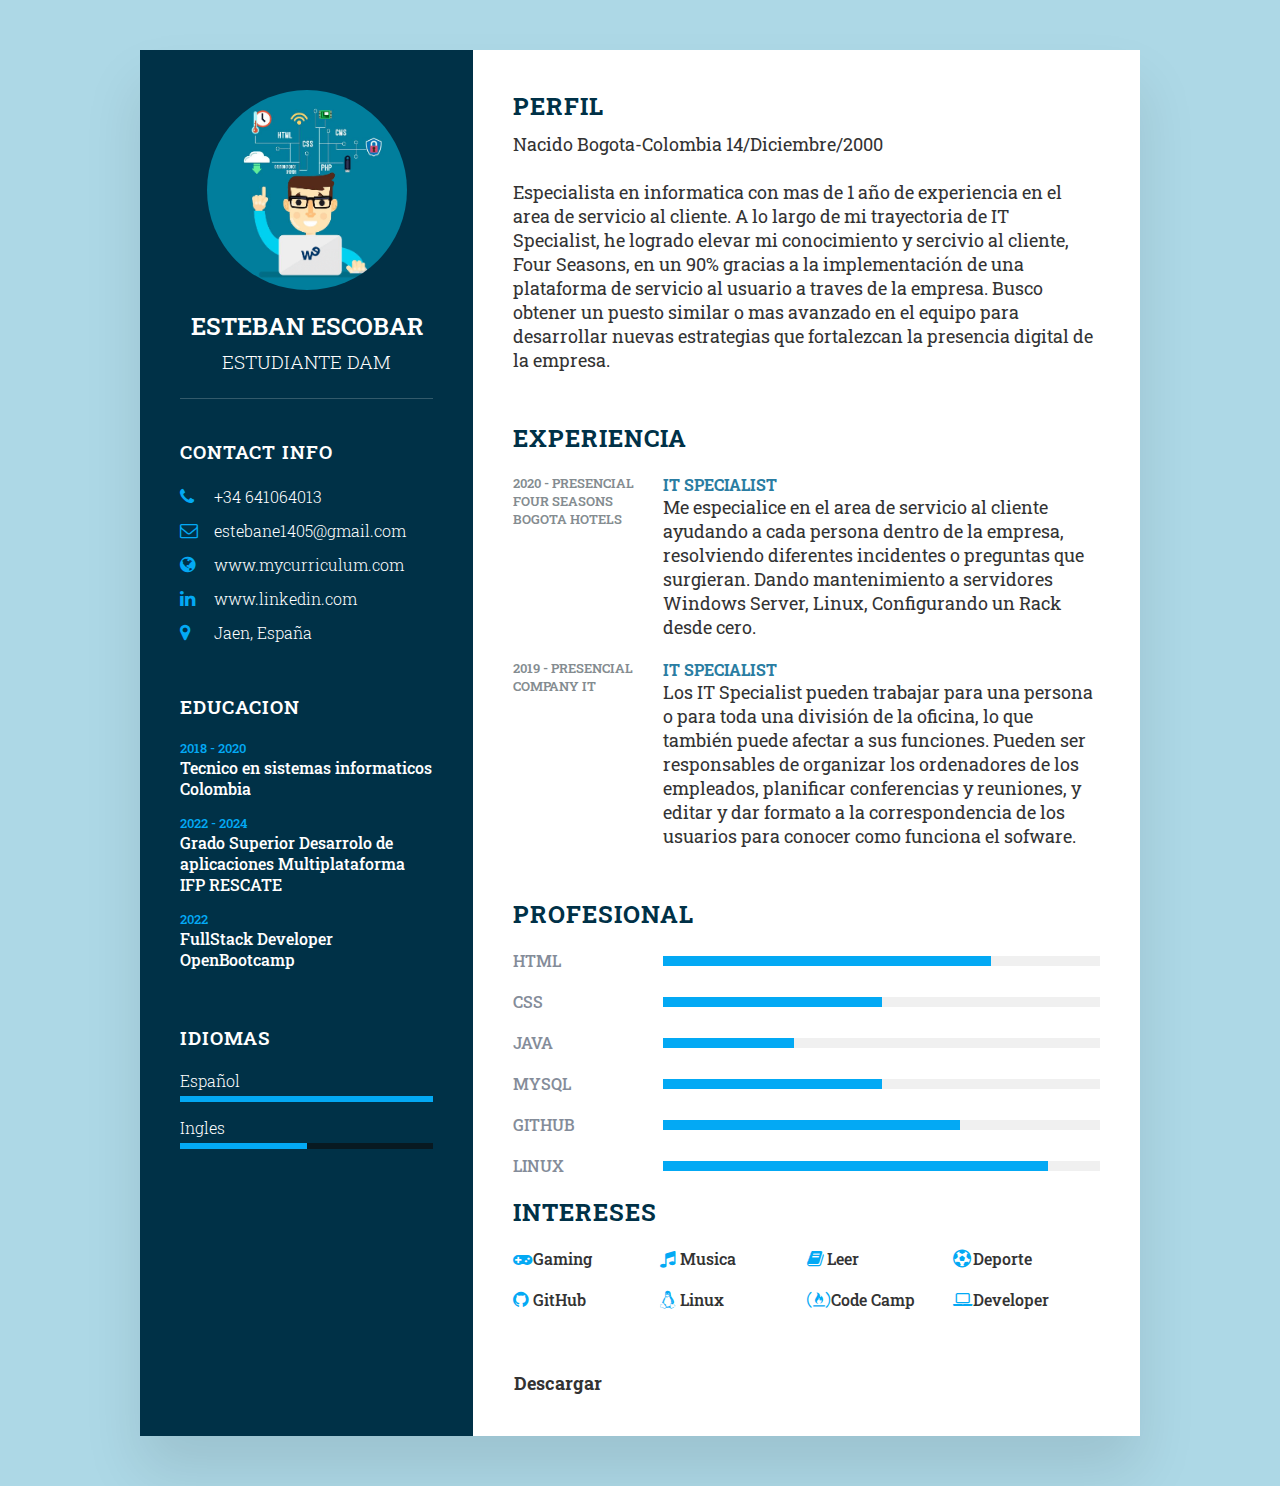
==== ProyectoFinal/index.html @ ff9b5071 "Portafolio Web" ====
<!DOCTYPE html>
<html lang="en">
<head>
    <meta charset="UTF-8">
    <meta http-equiv="X-UA-Compatible" content="IE=edge">
    <meta name="viewport" content="width=device-width, initial-scale=1.0">
    <link rel="preconnect" href="https://fonts.googleapis.com">
    <link rel="preconnect" href="https://fonts.gstatic.com" crossorigin>
    <link href="https://fonts.googleapis.com/css2?family=Roboto+Slab&display=swap" rel="stylesheet">
    <link rel="stylesheet" href="https://cdnjs.cloudflare.com/ajax/libs/font-awesome/4.7.0/css/font-awesome.css" 
    integrity="sha512-5A8nwdMOWrSz20fDsjczgUidUBR8liPYU+WymTZP1lmY9G6Oc7HlZv156XqnsgNUzTyMefFTcsFH/tnJE/+xBg==" crossorigin="anonymous" referrerpolicy="no-referrer" />
    <link rel="stylesheet" href="styles.css">
    <title>Curriculum Viate</title>
</head>
<body>
    <div class="container">
        <div class="left_Side">
            <div class="profileText">
            <div class="imgBx">
            <img src="img.jpg">
        </div>
        <h2>Esteban Escobar<br><span>Estudiante DAM</span></h2>
        </div>
        <div class="contactInfo">
            <h3 class="title">Contact Info</h3>
            <ul>
                <li>
                    <span class="icon"><i class="fa fa-phone" aria-hidden="true"></i></span>
                    <a href="tel:61064013p34" style="text-decoration:none"><span class="text">+34 641064013</span></a>
                </li>
                <li>
                    <span class="icon"><i class="fa fa-envelope-o" aria-hidden="true"></i></span>
                    <a href=mailto:esteban1405@gmail.com ?subject="enlace HTML" style="text-decoration:none"><span class="text">estebane1405@gmail.com</span></a>
                </li>
                <li>
                    <span class="icon"><i class="fa fa-globe" aria-hidden="true"></i></span>
                    <a href="https://ifprescate.com/" target="_blank" style="text-decoration:none"><span class="text">www.mycurriculum.com</span></a>
                </li>
                <li>
                    <span class="icon"><i class="fa fa-linkedin" aria-hidden="true"></i></span>
                    <a href="https://www.linkedin.com/" target="_blank" style="text-decoration:none"><span class="text">www.linkedin.com</span></a>
                </li>
                <li>
                    <span class="icon"><i class="fa fa-map-marker" aria-hidden="true"></i></span>
                    <a href="https://www.google.es/maps/place/Ja%C3%A9n/@37.7800892,-3.8318845,13z/data=!3m1!4b1!4m5!3m4!1s0xd6dd713cb5302c7:0x9cfb2c858b405702!8m2!3d37.7795941!4d-3.7849057?hl=es" target="_blank" style="text-decoration: none;">
                        <span class="text">Jaen, España</span></a>
                </li>
            </ul>
        </div>

        <div class="contactInfo education">
            <h3 class="title">Educacion</h3>
            <ul>
              <li>
                <h5>2018 - 2020</h5>
                <a href="https://www.sena.edu.co/es-co/Paginas/default.aspx" target="_blank" style="text-decoration: none;"><h4>Tecnico en sistemas informaticos</h4></a>
                <h4>Colombia</h4>
              </li>
              <li>
                <h5>2022 - 2024</h5>
                <a href="https://ifprescate.com/" target="_blank" style="text-decoration:none"><h4>Grado Superior Desarrolo de aplicaciones Multiplataforma</h4></a>
                <h4>IFP RESCATE</h4>
              </li>
              <li>
                <h5>2022</h5>
                <a href="https://open-bootcamp.com/" target="_blank" style="text-decoration: none;"><h4>FullStack Developer</h4></a>
                <h4>OpenBootcamp</h4>
              </li>
            </ul>
        </div>

        <div class="contactInfo education language">
            <h3 class="title">Idiomas</h3>
            <ul>
                <li>
                    <a href="https://www.rae.es/" target="_blank" style="text-decoration: none;"><span class="text">Español</span></a>
                    <span class="percent">
                        <div style="width: 100%;"></div>
                    </span>
                </li>
                <li>
                    <a href="https://www.cambridgeenglish.org/es/" target="_blank" style="text-decoration: none;"><span class="text">Ingles</span></a>
                    <span class="percent">
                        <div style="width: 50%;"></div>
                    </span>
                </li>
            </ul>
        </div>


        </div>  
        <div class="right_Side">
            <div class="about">
                <h2 class="title2">Perfil</h2>
                <p>Nacido Bogota-Colombia 14/Diciembre/2000 <br><br>Especialista en informatica con mas de 1 año de experiencia en el area de servicio al cliente. A lo largo de mi trayectoria de IT Specialist, he logrado elevar mi conocimiento y sercivio al cliente, Four Seasons, en un 90% gracias a la implementación de una plataforma de servicio al usuario a traves de la empresa.
                    Busco obtener un puesto similar o mas avanzado en el equipo para desarrollar nuevas estrategias que fortalezcan la presencia digital de la empresa.</p>
            </div>
            <div class="about">
                <h2 class="title2">Experiencia</h2>
                <div class="box">
                    <div class="year_company">
                        <h5>2020 - Presencial</h5>
                        <h5>Four Seasons Bogota Hotels</h5>
                    </div>
                    <div class="text">
                        <h4>IT Specialist</h4>
                        <p>Me especialice en el area de servicio al cliente ayudando a cada persona dentro de la empresa, resolviendo diferentes incidentes o preguntas que surgieran.
                            Dando mantenimiento a servidores Windows Server, Linux, Configurando un Rack desde cero.
                        </p>
                    </div>
                </div>
                <div class="box">
                    <div class="year_company">
                        <h5>2019 - Presencial</h5>
                        <h5>Company IT</h5>
                    </div>
                    <div class="text">
                        <h4>IT Specialist</h4>
                        <p>Los IT Specialist  pueden trabajar para una persona o para toda una división de la oficina, lo que también puede afectar a sus funciones. 
                            Pueden ser responsables de organizar los ordenadores de los empleados, planificar conferencias y reuniones, y editar y dar formato a la correspondencia de los usuarios para conocer como funciona el sofware.</p>
                    </div>
                </div>
            </div>
            <div class="about skills">
                <h2 class="title2">Profesional</h2>
                <div class="box">
                    <h4>Html</h4>
                    <div class="percent">
                        <div style="width: 75%;"></div>
                    </div>
                </div>
                <div class="box">
                    <h4>CSS</h4>
                    <div class="percent">
                        <div style="width: 50%;"></div>
                    </div>
                </div>
                <div class="box">
                    <h4>JAVA</h4>
                    <div class="percent">
                        <div style="width: 30%;"></div>
                    </div>
                </div>
                <div class="box">
                    <h4>MYSQL</h4>
                    <div class="percent">
                        <div style="width: 50%;"></div>
                </div>
            </div>
            <div class="box">
                <h4>GitHub</h4>
                <div class="percent">
                    <div style="width: 68%;"></div>
            </div>
        </div>
        <div class="box">
            <h4>Linux</h4>
            <div class="percent">
                <div style="width: 88%;"></div>
        </div>
    </div>
            <div class="about interest">
                <h2 class="title2">Intereses</h2>
                <ul>
                    <li><i class="fa fa-gamepad" aria-hidden="true"></i>Gaming</li>
                    <li><i class="fa fa-music" aria-hidden="true"></i>Musica</li>
                    <li><i class="fa fa-book" aria-hidden="true"></i>Leer</li>
                    <li><i class="fa fa-futbol-o" aria-hidden="true"></i>Deporte</li>
                    <li><i class="fa fa-github" aria-hidden="true"></i>GitHub</li>
                    <li><i class="fa fa-linux" aria-hidden="true"></i>Linux</li>
                    <li><i class="fa fa-free-code-camp" aria-hidden="true"></i> Code Camp</li>
                    <li><i class="fa fa-laptop" aria-hidden="true"></i>Developer</li>
                </ul>
            </div>
        </div>
        <button>
            <link rel="stylesheet" href="../assets/css/stylesDescargar.css">
            <p><a onclick=javascript:window.print()>Descargar</a></p>
        </button>
    </div>
</body>
</html>
---- ProyectoFinal/styles.css ----
@import url('https://fonts.googleapis.com/css2?family=Roboto+Slab&display=swap');

* {
    margin: 0;
    padding: 0;
    box-sizing: border-box;
    font-family: 'Roboto Slab', serif;
}

body {
    background-color: lightblue;
    display: flex;
    justify-content: center;
    align-items: center;
    min-height: 100vh;
}

.container {
    position: relative;
    width: 100%;
    max-width: 1000px;
    min-height: 1000px;
    background-color: #fff;
    margin: 50px;
    display: grid;
    grid-template-columns: 1fr 2fr;
    box-shadow: 0 35px 55px rgba(0, 0, 0, 0.1);
}

.container .left_Side {
    position: relative;
    background: #003147;
    padding: 40px;
}

.profileText {
    position: relative;
    display: flex;
    flex-direction: column;
    align-items: center;
    padding-bottom: 20px;
    border-bottom: 1px solid rgba(255, 255, 255, 0.2);
}

.profileText .imgBx {
    position: relative;
    width: 200px;
    height: 200px;
    border-radius: 50%;
    overflow: hidden;
}

.profileText .imgBx img {
    position: absolute;
    top: 0;
    left: 0;
    width: 100%;
    height: 100%;
    object-fit: cover;
}

.profileText h2 {
    color: #fff;
    font-size: 1.5em;
    margin-top: 20px;
    text-transform: uppercase;
    text-align: center;
    font-weight: 600;
    line-height: 1.4em;
}

.profileText h2 span {
    font-size: 0.8em;
    font-weight: 300;
}

.contactInfo {
    padding-top: 40px;
}

.title {
    color: #fff;
    text-transform: uppercase;
    font-weight: 600;
    letter-spacing: 1px;
    margin-bottom: 20px;
}

.contactInfo ul {
    position: relative;

}

.contactInfo ul li {
    position: relative;
    list-style: none;
    margin: 10px 0;
    cursor: pointer;
}

.contactInfo ul li .icon {
    display: inline-block;
    width: 30px;
    font-size: 18px;
    color: #03a9f4;
}

.contactInfo ul li span {
    color: #fff;
    font-weight: 300;
}

.contactInfo.education li {
    margin-bottom: 15px;
}

.contactInfo.education h5 {
    color: #03a9f4;
    font-weight: 500;
}

.contactInfo.education h4:nth-child(2) {
    color: #fff;
    font-weight: 500;
}

.contactInfo.education h4 {
    color: #fff;
    font-weight: 500;
}

.contactInfo.language .percent {
    position: relative;
    width: 100%;
    height: 6px;
    background: #081921;
    display: block;
    margin-top: 5px;
}

.contactInfo.language .percent div {
    position: absolute;
    top: 0;
    left: 0;
    height: 100%;
    background: #03a9f4;
}

.container .right_Side {
    position: relative;
    background: #fff;
    padding: 40px;
}

.about {
    margin-bottom: 50px;
}

.about:last-child {
    margin-bottom: 0;
}

.title2 {
    color: #003147;
    text-transform: uppercase;
    letter-spacing: 1px;
    margin-bottom: 10px;
}

p {
    color: #333;
}

.about .box {
    display: flex;
    flex-direction: row;
    margin: 20px 0;
}

.about .box .year_company {
    min-width: 150px;
}

.about .box .year_company h5 {
    text-transform: uppercase;
    color: #848c90;
    font-weight: 600;
}

.about .box .text h4 {
    text-transform: uppercase;
    color: #2a7da2;
    font-size: 16px;
}

.skills .box {
    position: relative;
    width: 100%;
    display: grid;
    grid-template-columns: 150px 1fr;
    justify-content: center;
    align-items: center;
}

.skills .box h4 {
    text-transform: uppercase;
    color: #848c99;
    font-weight: 500;
}

.skills .box  .percent {
    position: relative;
    width: 100%;
    height: 10px;
    background: #f0f0f0;
}

.skills .box .percent div {
    position: absolute;
    top: 0;
    left: 0;
    height: 100%;
    background: #03a9f4;
}

.interest ul {
    display: grid;
    grid-template-columns: repeat(4,1fr);
}

.interest ul li {
    list-style: none;
    color: #333;
    font-weight: 500;
    margin: 10px 0;
}

.interest ul li .fa {
    color: #03a9f4;
    font-size: 18px;
    width: 20px;
}

@media (max-width: 1000px)
{
    .container{
        margin: 10px;
        grid-template-columns: repeat(1,1fr);
    }
    .interest ul{
        grid-template-columns: repeat(2,1fr);
    }
}

@media (max-width: 600px){
    .about .box {
        flex-direction: column;
    }
    .about .box .year_company {
        margin-bottom: 5px;
    }
    .interest ul {
        grid-template-columns: repeat(1,1fr);
    }
    .skills .box {
        grid-template-columns: repeat(1,1fr);
    }
}
---- assets/css/stylesDescargar.css ----
a {
    text-decoration:none;
}

/* == Botones ==*/
button {
background-color: white;
cursor: pointer;
border: none;
padding: 1px;
color: white;
font-size: 24px;
font-weight: bold;
position: relative;
border-radius: 12px;
}
button::before{
content: "";
position: absolute;
top: 0;
left: 0;
z-index: -1;
width: 100%;
height: 100%;
background: linear-gradient(45deg,
red, blue, deeppink,blue,red,blue,deeppink,blue);
background-size: 800%;
border-radius: 10%;
filter: blur(8px);
animation: glowing 20s linear infinite;
}
/*Parrafo*/
p {
font-size: large;
}
/*Media Querys*/
@keyframes glowing {
0% {
    background-color: 0 0;
}
50% {
    background-position: 400% 0;
}
100% {
    background-position: 0 0;
}
}
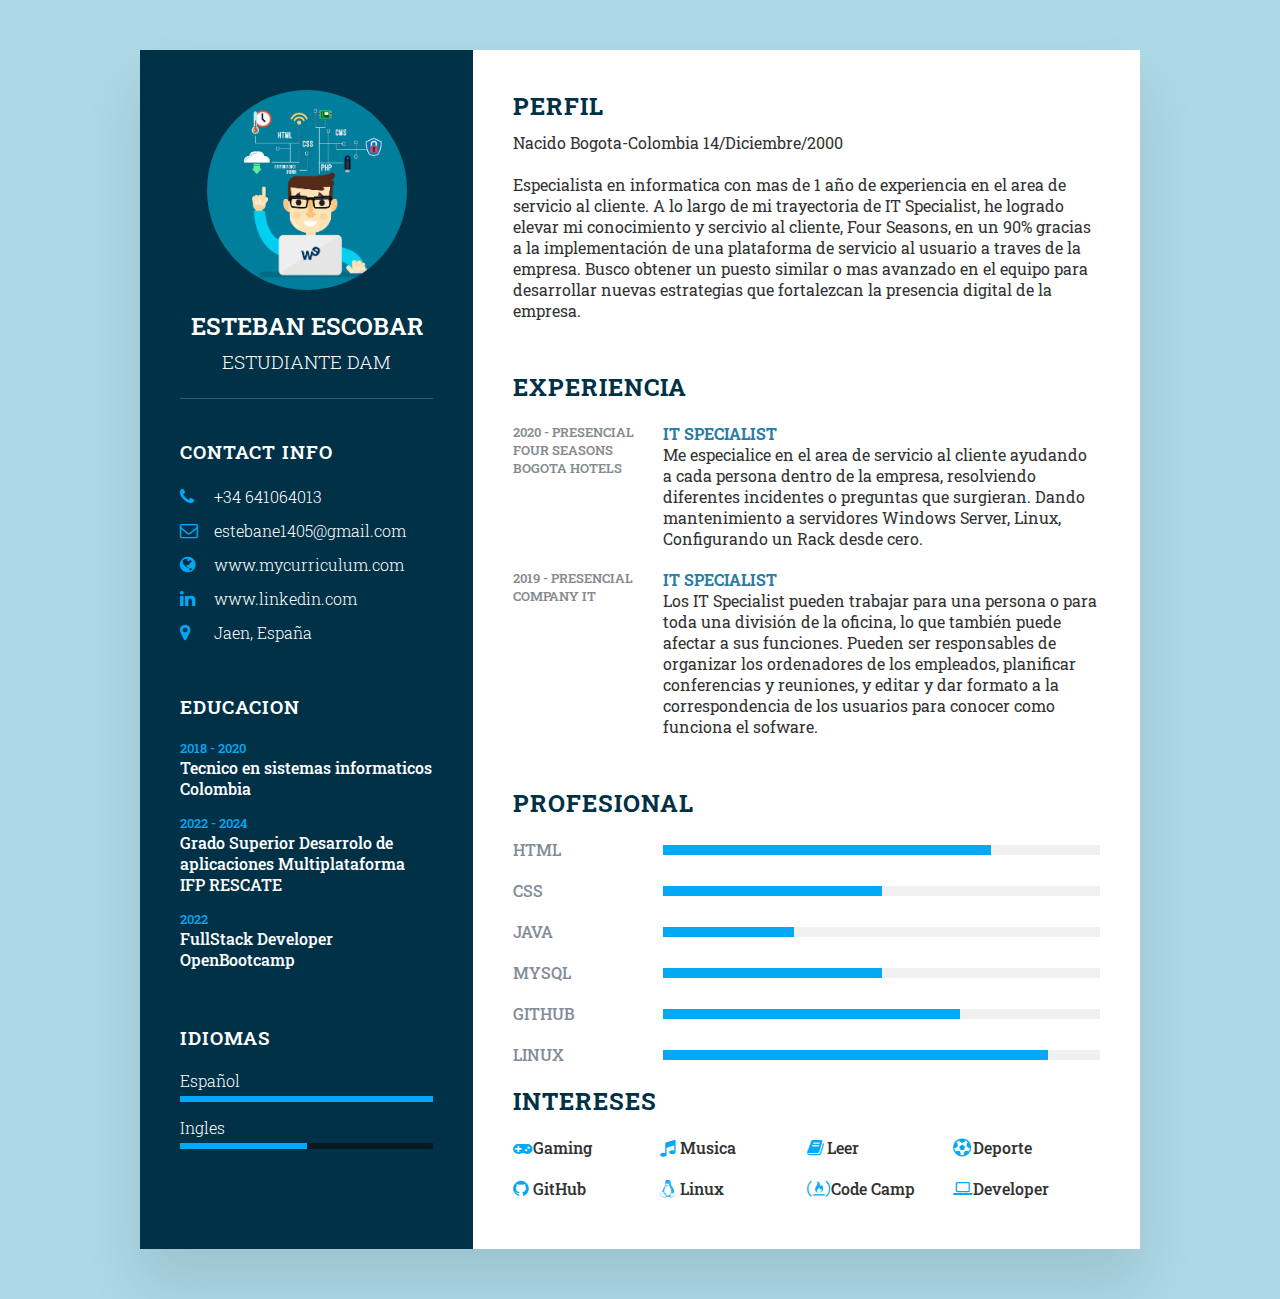
==== commit 0d55f0d3: "Update index.html" ====
--- a/ProyectoFinal/index.html
+++ b/ProyectoFinal/index.html
@@ -173,10 +173,7 @@
                 </ul>
             </div>
         </div>
-        <button>
-            <link rel="stylesheet" href="../assets/css/stylesDescargar.css">
-            <p><a onclick=javascript:window.print()>Descargar</a></p>
-        </button>
+        
     </div>
 </body>
 </html>
